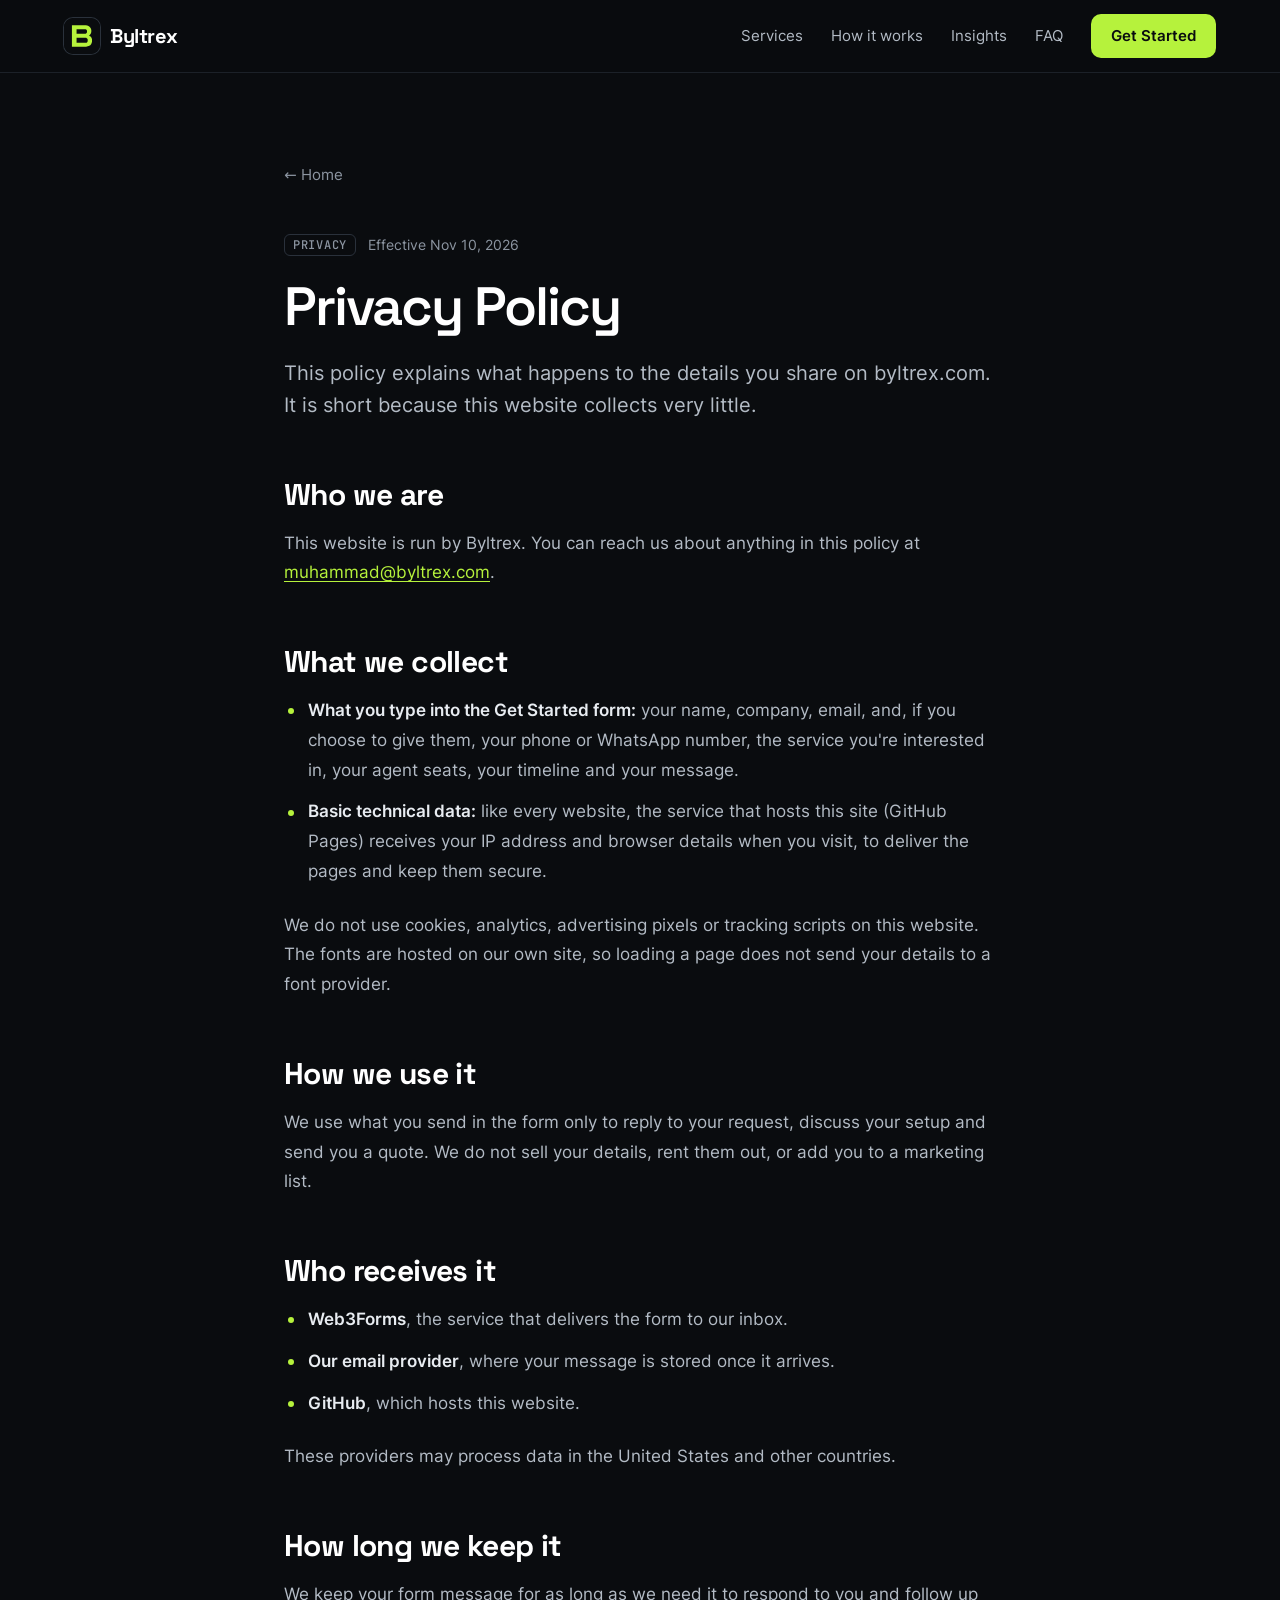
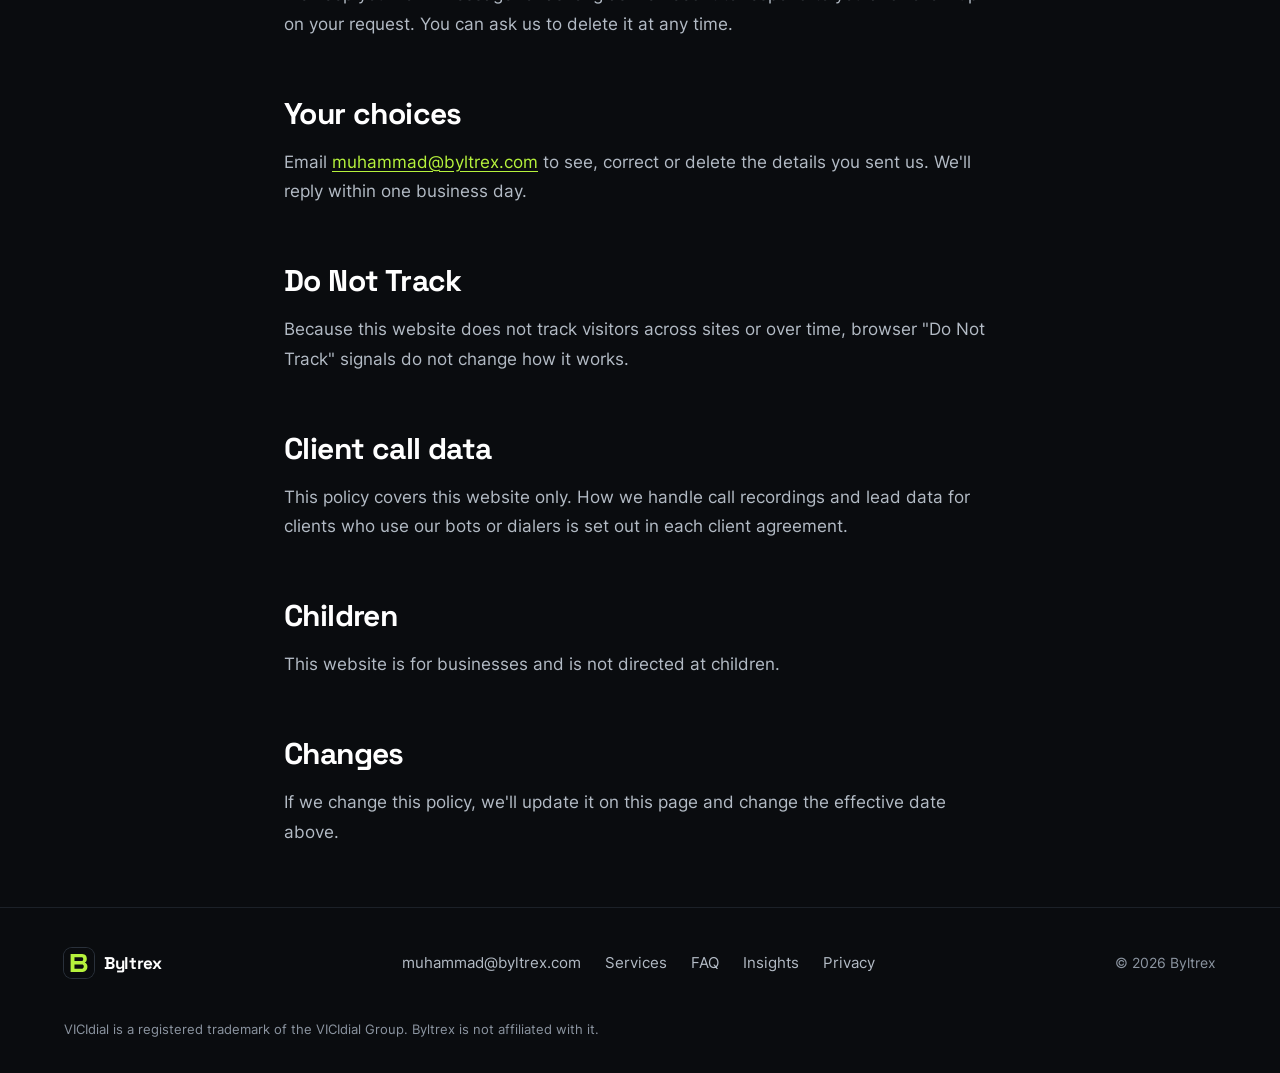
==== privacy/index.html @ 74d2c07f "New Byltrex site: AI fronter homepage, Get Started popup, articles, privacy, AEO - New homepage with" ====
<!DOCTYPE html>
<html lang="en">
<head>
<meta charset="UTF-8">
<meta name="viewport" content="width=device-width, initial-scale=1.0">
<title>Privacy Policy | Byltrex</title>
<meta name="description" content="How Byltrex handles the details you share through byltrex.com.">
<meta name="robots" content="index, follow">
<meta name="theme-color" content="#0A0C0F">
<link rel="canonical" href="https://www.byltrex.com/privacy/">
<link rel="icon" href="/favicon.svg" type="image/svg+xml">
<link rel="icon" href="/favicon-32.png" sizes="32x32" type="image/png">
<link rel="apple-touch-icon" href="/apple-touch-icon.png">
<link rel="preload" href="/fonts/space-grotesk-600.woff2" as="font" type="font/woff2" crossorigin>
<link rel="preload" href="/fonts/inter-400.woff2" as="font" type="font/woff2" crossorigin>
<link rel="stylesheet" href="/assets/site.css?v=1">

<style>
:root{--bg:#0A0C0F;--bg2:#0D1014;--card:#11151A;--line:#1C2128;--line2:#2A313B;--w:#FFFFFF;--t:#E8ECF1;--dim:#B3BBC5;--mute:#8C95A1;--acc:#B6F23C;--acc35:rgba(182,242,60,.35);
--fd:'Space Grotesk',system-ui,sans-serif;--fb:'Inter',system-ui,sans-serif;--fm:'JetBrains Mono',ui-monospace,SFMono-Regular,Menlo,monospace}
*,*::before,*::after{box-sizing:border-box;margin:0;padding:0}
html{scroll-behavior:smooth}
body{background:var(--bg);color:var(--t);font-family:var(--fb);font-size:17px;line-height:1.75;-webkit-font-smoothing:antialiased;overflow-x:hidden}
a{color:inherit;text-decoration:none}
:focus-visible{outline:2px solid var(--acc);outline-offset:3px;border-radius:6px}
h1,h2,h3{font-family:var(--fd);color:var(--w)}
.brand{display:inline-flex;align-items:center;gap:10px;color:var(--w)}
.brand svg{width:36px;height:36px;flex-shrink:0;border-radius:9px;box-shadow:0 0 0 1px var(--line2)}
.brand span{font-family:var(--fd);font-weight:700;font-size:20px;letter-spacing:-.02em}
header{position:sticky;top:0;z-index:50;background:rgba(10,12,15,.85);backdrop-filter:blur(12px);-webkit-backdrop-filter:blur(12px);border-bottom:1px solid var(--line)}
html{scroll-padding-top:88px}
.nav-links{display:flex;align-items:center;gap:28px;font-size:15px}
.nav-links a:not(.btn){color:var(--dim);transition:color .2s}
.nav-links a:not(.btn):hover{color:var(--w)}
@media(max-width:820px){.nav-links a:not(.btn){display:none}header{backdrop-filter:none;-webkit-backdrop-filter:none;background:rgba(10,12,15,.96)}}
article p a{color:var(--acc);text-decoration:underline;text-underline-offset:3px}
.tm{max-width:1200px;margin:0 auto;padding:0 24px 32px;font-size:13px;color:var(--mute)}
.nav{display:flex;align-items:center;justify-content:space-between;gap:24px;padding:14px 24px;max-width:1200px;margin:0 auto}
.btn{display:inline-flex;align-items:center;justify-content:center;min-height:44px;padding:0 20px;border-radius:10px;font-weight:600;font-size:15px;background:var(--acc);color:#0A0C0F;transition:transform .2s,box-shadow .2s}
.btn:hover{transform:translateY(-2px);box-shadow:0 12px 32px rgba(182,242,60,.22)}
.btn-lg{min-height:56px;padding:0 32px;font-size:17px;border-radius:12px}
.chip{display:inline-flex;align-items:center;font-family:var(--fm);font-weight:500;font-size:12px;line-height:1;letter-spacing:.06em;padding:4px 8px;border-radius:6px;border:1px solid var(--line2);color:var(--mute);white-space:nowrap;vertical-align:2px}
.chip.go{background:var(--acc);border-color:var(--acc);color:#0A0C0F}

article{max-width:760px;margin:0 auto;padding:80px 24px 40px}
.back{display:inline-flex;align-items:center;gap:8px;font-size:15px;color:var(--mute);margin-bottom:36px;min-height:44px}
.back:hover{color:var(--w)}
.meta{display:flex;gap:12px;align-items:center;flex-wrap:wrap;font-size:14px;color:var(--mute);margin-bottom:20px}
article h1{font-weight:600;font-size:clamp(36px,5vw,54px);line-height:1.06;letter-spacing:-.035em;margin-bottom:22px;text-wrap:balance}
.intro{font-size:20px;line-height:1.6;color:var(--dim);margin-bottom:48px}
article h2{font-weight:700;font-size:clamp(24px,3vw,30px);line-height:1.2;letter-spacing:-.02em;margin:56px 0 16px;text-wrap:balance}
article p{color:var(--dim);margin-bottom:20px}
article p strong{color:var(--t);font-weight:600}
article ul{margin:0 0 24px 0;padding-left:0;list-style:none}
article li{position:relative;padding-left:24px;color:var(--dim);margin-bottom:12px}
article li::before{content:"";position:absolute;left:4px;top:.72em;width:6px;height:6px;border-radius:50%;background:var(--acc)}
article li strong{color:var(--t);font-weight:600}
figure{margin:36px 0;padding:24px;background:var(--card);border:1px solid var(--line2);border-radius:16px}
figure svg{width:100%;height:auto;display:block}
figcaption{margin-top:14px;font-size:14px;color:var(--mute)}
.callout{margin:36px 0;padding:22px 24px;border:1px solid var(--line2);border-left:none;border-radius:14px;background:var(--card);font-size:16px;color:var(--dim)}
.callout b{color:var(--w)}
.end{max-width:760px;margin:24px auto 0;padding:0 24px 112px}
.end-box{border:1px solid var(--line2);border-radius:20px;background:var(--card);padding:40px;display:flex;flex-direction:column;align-items:flex-start;gap:16px}
.end-box h2{font-weight:700;font-size:clamp(26px,3.4vw,36px);line-height:1.1;letter-spacing:-.03em;text-wrap:balance}
.end-box p{color:var(--dim)}
.note{font-size:14px;color:var(--mute)}
footer{border-top:1px solid var(--line)}
.foot{display:flex;justify-content:space-between;align-items:center;gap:24px;flex-wrap:wrap;padding:40px 24px;max-width:1200px;margin:0 auto}
.foot .brand svg{width:30px;height:30px;border-radius:8px}
.foot .brand span{font-size:17px}
.foot-links{display:flex;gap:24px;flex-wrap:wrap;font-size:15px}
.foot-links a{color:var(--dim)}
.foot-links a:hover{color:var(--w)}
.copy{font-size:14px;color:var(--mute)}
@media(max-width:480px){.brand svg{width:32px;height:32px}.brand span{font-size:18px}article{padding-top:48px}.end-box{padding:28px}}

</style>
</head>
<body>

<svg width="0" height="0" style="position:absolute" aria-hidden="true"><defs><symbol id="bmark" viewBox="0 0 100 100"><rect width="100" height="100" rx="25" fill="#0A0C0F"/><path transform="translate(22.00 20.00) scale(0.09105)" fill="#B6F23C" fill-rule="evenodd" d="M0.0 329.5L0.0 0.0L204.2 0.0C326.7 0.0 414.1 0.4 422.5 1.0C455.6 3.3 481.7 9.8 505.1 21.6C554.3 46.2 583.6 88.5 591.1 146.0C592.9 160.0 592.6 195.0 590.6 208.5C583.1 257.5 563.5 287.6 523.4 311.6C522.4 312.3 521.7 313.0 522.0 313.2C522.3 313.5 526.8 315.8 532.0 318.5C546.1 325.6 559.4 334.7 569.8 344.5C593.3 366.6 606.5 392.8 612.7 429.9C615.2 444.9 615.2 486.6 612.7 503.0C603.5 561.5 575.6 604.2 529.2 630.4C502.5 645.5 466.8 655.5 430.3 658.0C421.1 658.6 336.3 659.0 207.8 659.0L0.0 659.0L0.0 329.5ZM429.6 536.2C459.7 529.7 477.0 510.2 480.9 478.5C483.2 459.4 481.6 435.7 477.0 422.6C471.3 406.1 458.8 393.6 441.4 387.0C428.1 382.0 428.5 382.0 280.2 382.0L142.0 382.0L142.0 459.8C142.0 502.6 142.3 537.9 142.6 538.3C142.9 538.6 205.6 538.7 281.8 538.5C414.7 538.1 420.9 538.0 429.6 536.2ZM419.5 257.7C436.2 252.7 447.4 243.6 453.9 229.9C459.9 217.3 461.3 208.6 460.7 186.7C460.3 167.1 459.2 161.0 454.2 151.0C450.4 143.1 440.8 134.0 431.8 129.6C417.6 122.7 423.8 123.0 275.5 123.0L142.0 123.0L142.0 191.5L142.0 260.0L277.8 259.8C404.6 259.5 413.9 259.4 419.5 257.7Z"/></symbol>
    <symbol id="bonly" viewBox="0 0 100 100"><path transform="translate(22.00 20.00) scale(0.09105)" fill="#B6F23C" fill-rule="evenodd" d="M0.0 329.5L0.0 0.0L204.2 0.0C326.7 0.0 414.1 0.4 422.5 1.0C455.6 3.3 481.7 9.8 505.1 21.6C554.3 46.2 583.6 88.5 591.1 146.0C592.9 160.0 592.6 195.0 590.6 208.5C583.1 257.5 563.5 287.6 523.4 311.6C522.4 312.3 521.7 313.0 522.0 313.2C522.3 313.5 526.8 315.8 532.0 318.5C546.1 325.6 559.4 334.7 569.8 344.5C593.3 366.6 606.5 392.8 612.7 429.9C615.2 444.9 615.2 486.6 612.7 503.0C603.5 561.5 575.6 604.2 529.2 630.4C502.5 645.5 466.8 655.5 430.3 658.0C421.1 658.6 336.3 659.0 207.8 659.0L0.0 659.0L0.0 329.5ZM429.6 536.2C459.7 529.7 477.0 510.2 480.9 478.5C483.2 459.4 481.6 435.7 477.0 422.6C471.3 406.1 458.8 393.6 441.4 387.0C428.1 382.0 428.5 382.0 280.2 382.0L142.0 382.0L142.0 459.8C142.0 502.6 142.3 537.9 142.6 538.3C142.9 538.6 205.6 538.7 281.8 538.5C414.7 538.1 420.9 538.0 429.6 536.2ZM419.5 257.7C436.2 252.7 447.4 243.6 453.9 229.9C459.9 217.3 461.3 208.6 460.7 186.7C460.3 167.1 459.2 161.0 454.2 151.0C450.4 143.1 440.8 134.0 431.8 129.6C417.6 122.7 423.8 123.0 275.5 123.0L142.0 123.0L142.0 191.5L142.0 260.0L277.8 259.8C404.6 259.5 413.9 259.4 419.5 257.7Z"/></symbol>
  </defs></svg>

<header>
  <div class="nav">
    <a href="/" class="brand" aria-label="Byltrex home"><svg aria-hidden="true"><use href="#bmark"/></svg><span>Byltrex</span></a>
    <nav class="nav-links" aria-label="Main">
      <a href="/#services">Services</a>
      <a href="/#how">How it works</a>
      <a href="/#insights">Insights</a>
      <a href="/#faq">FAQ</a>
      <a href="/#get-started" class="btn">Get Started</a>
    </nav>
  </div>
</header>

<main>
<article>
  <a href="/" class="back">← Home</a>
  <div class="meta"><span class="chip">PRIVACY</span><span>Effective <time datetime="2026-11-10">Nov 10, 2026</time></span></div>
  <h1>Privacy Policy</h1>
  <p class="intro">This policy explains what happens to the details you share on byltrex.com. It is short because this website collects very little.</p>

  <h2>Who we are</h2>
  <p>This website is run by Byltrex. You can reach us about anything in this policy at <a href="mailto:muhammad@byltrex.com">muhammad@byltrex.com</a>.</p>

  <h2>What we collect</h2>
  <ul>
    <li><strong>What you type into the Get Started form:</strong> your name, company, email, and, if you choose to give them, your phone or WhatsApp number, the service you're interested in, your agent seats, your timeline and your message.</li>
    <li><strong>Basic technical data:</strong> like every website, the service that hosts this site (GitHub Pages) receives your IP address and browser details when you visit, to deliver the pages and keep them secure.</li>
  </ul>
  <p>We do not use cookies, analytics, advertising pixels or tracking scripts on this website. The fonts are hosted on our own site, so loading a page does not send your details to a font provider.</p>

  <h2>How we use it</h2>
  <p>We use what you send in the form only to reply to your request, discuss your setup and send you a quote. We do not sell your details, rent them out, or add you to a marketing list.</p>

  <h2>Who receives it</h2>
  <ul>
    <li><strong>Web3Forms</strong>, the service that delivers the form to our inbox.</li>
    <li><strong>Our email provider</strong>, where your message is stored once it arrives.</li>
    <li><strong>GitHub</strong>, which hosts this website.</li>
  </ul>
  <p>These providers may process data in the United States and other countries.</p>

  <h2>How long we keep it</h2>
  <p>We keep your form message for as long as we need it to respond to you and follow up on your request. You can ask us to delete it at any time.</p>

  <h2>Your choices</h2>
  <p>Email <a href="mailto:muhammad@byltrex.com">muhammad@byltrex.com</a> to see, correct or delete the details you sent us. We'll reply within one business day.</p>

  <h2>Do Not Track</h2>
  <p>Because this website does not track visitors across sites or over time, browser "Do Not Track" signals do not change how it works.</p>

  <h2>Client call data</h2>
  <p>This policy covers this website only. How we handle call recordings and lead data for clients who use our bots or dialers is set out in each client agreement.</p>

  <h2>Children</h2>
  <p>This website is for businesses and is not directed at children.</p>

  <h2>Changes</h2>
  <p>If we change this policy, we'll update it on this page and change the effective date above.</p>
</article>
</main>

<footer>
  <div class="foot">
    <a href="/" class="brand" aria-label="Byltrex home"><svg aria-hidden="true"><use href="#bmark"/></svg><span>Byltrex</span></a>
    <nav class="foot-links" aria-label="Footer">
      <a href="mailto:muhammad@byltrex.com">muhammad@byltrex.com</a>
      <a href="/#services">Services</a>
      <a href="/#faq">FAQ</a>
      <a href="/#insights">Insights</a>
      <a href="/privacy/">Privacy</a>
    </nav>
    <span class="copy">© <span id="yr">2026</span> Byltrex</span>
  </div>
  <p class="tm">VICIdial is a registered trademark of the VICIdial Group. Byltrex is not affiliated with it.</p>
</footer>
<script>document.getElementById('yr').textContent=new Date().getFullYear();</script>
</body>
</html>
---- assets/site.css ----
/* Byltrex shared styles: self-hosted fonts (SIL Open Font License, licenses in /fonts/).
   Bump ?v= in the <link> tags when this file changes (GitHub Pages caches it). */
@font-face{font-family:'Space Grotesk';font-style:normal;font-weight:600;font-display:swap;src:url(/fonts/space-grotesk-600.woff2) format('woff2')}
@font-face{font-family:'Space Grotesk';font-style:normal;font-weight:700;font-display:swap;src:url(/fonts/space-grotesk-700.woff2) format('woff2')}
@font-face{font-family:'Inter';font-style:normal;font-weight:400;font-display:swap;src:url(/fonts/inter-400.woff2) format('woff2')}
@font-face{font-family:'Inter';font-style:normal;font-weight:500;font-display:swap;src:url(/fonts/inter-500.woff2) format('woff2')}
@font-face{font-family:'Inter';font-style:normal;font-weight:600;font-display:swap;src:url(/fonts/inter-600.woff2) format('woff2')}
@font-face{font-family:'JetBrains Mono';font-style:normal;font-weight:500;font-display:swap;src:url(/fonts/jetbrains-mono-500.woff2) format('woff2')}
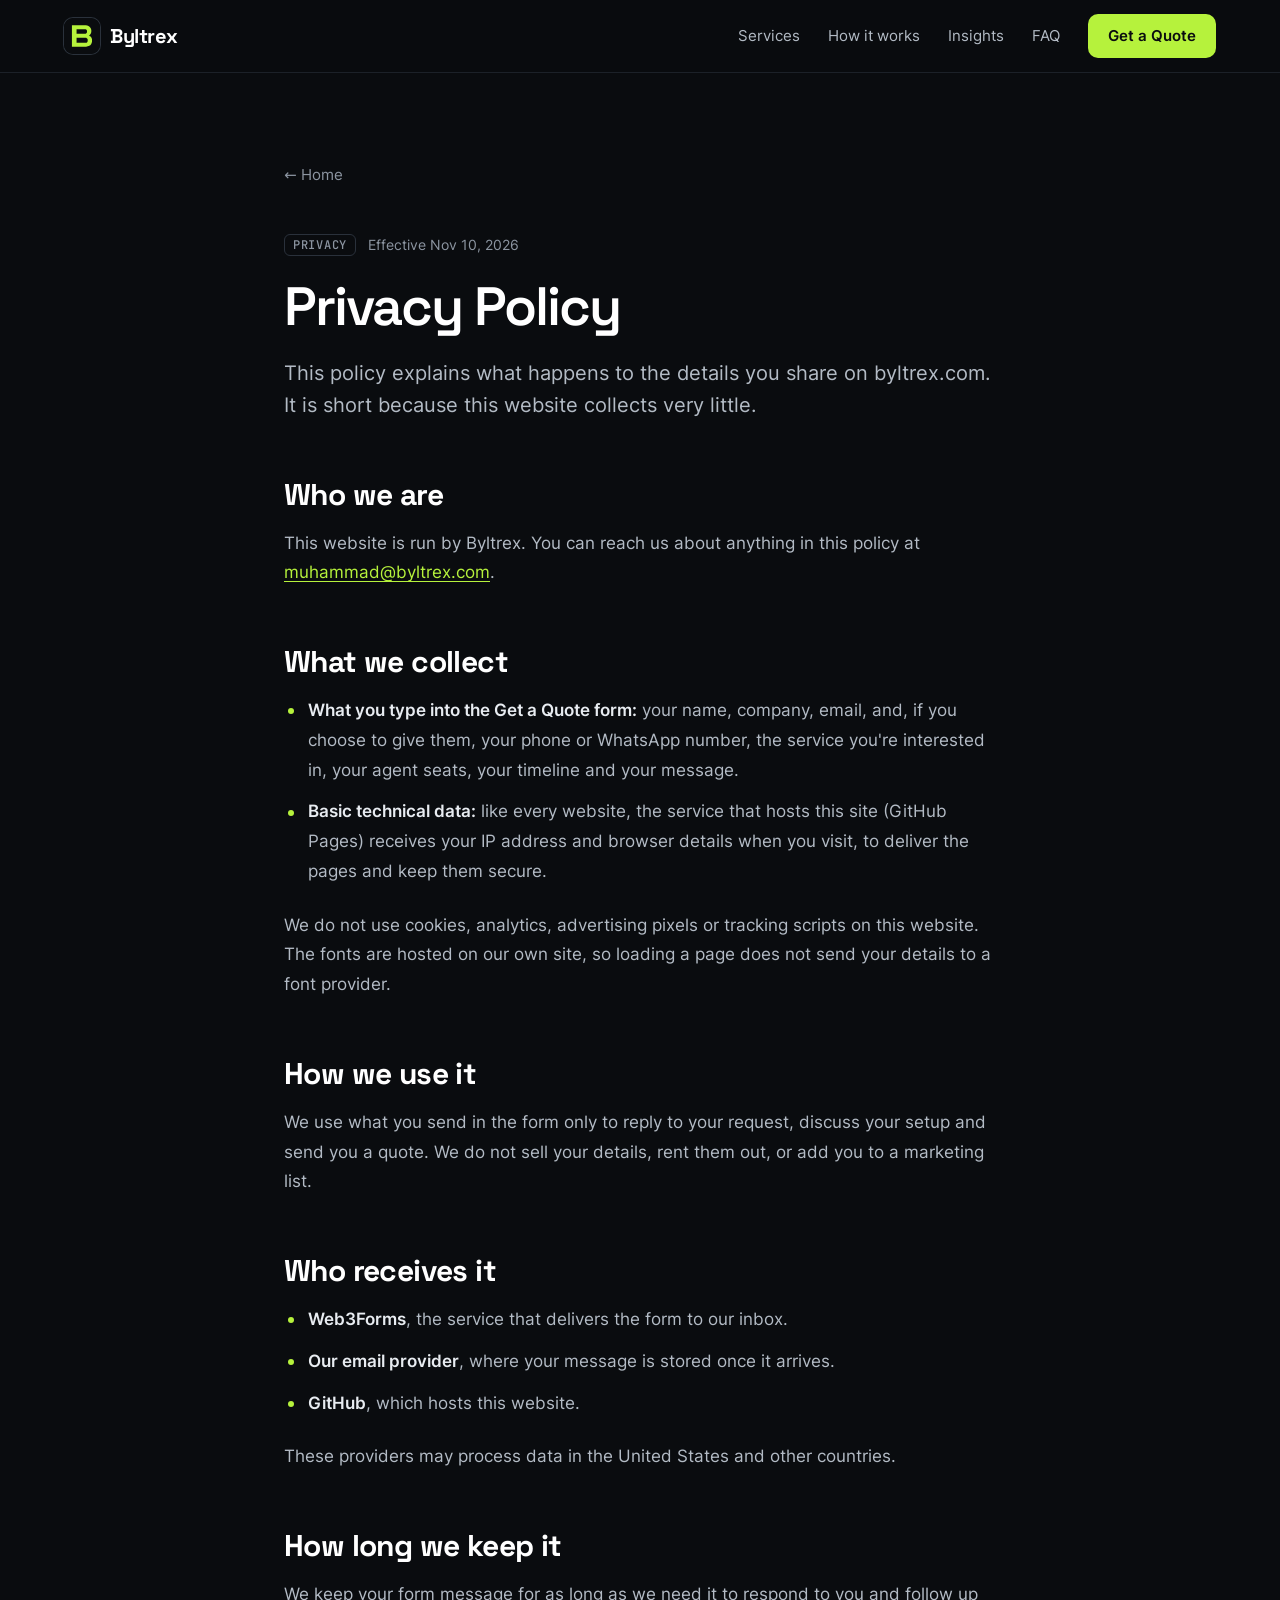
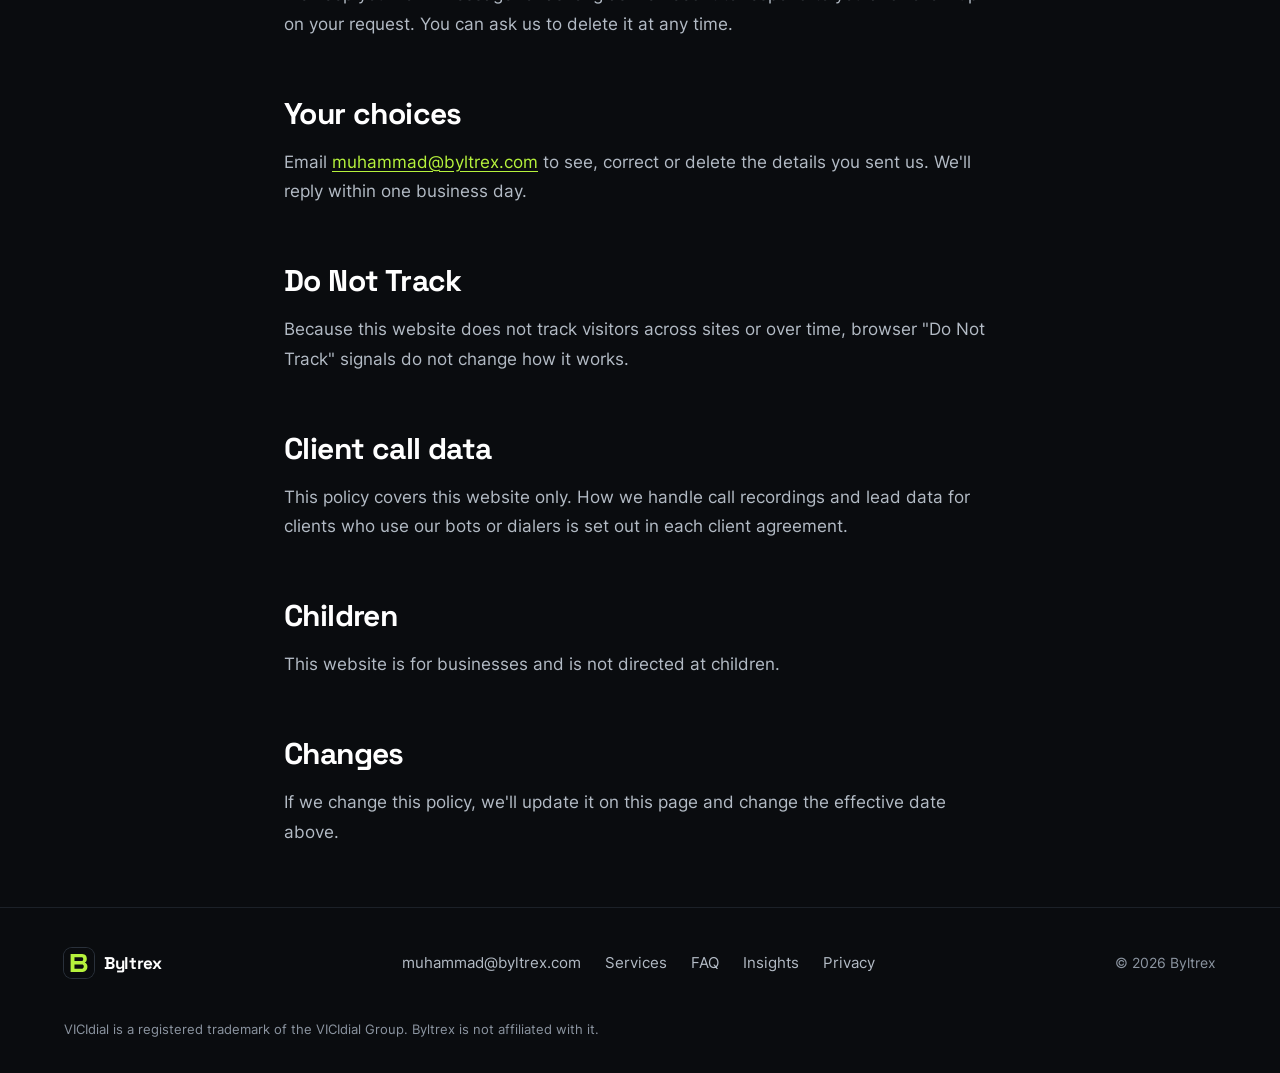
==== commit f3d3aafe: "Change Get Started button text to Get a Quote Co-Authored-By: Claude Opus 5.5 <noreply@anthropic.com" ====
--- a/privacy/index.html
+++ b/privacy/index.html
@@ -91,7 +91,7 @@
       <a href="/#how">How it works</a>
       <a href="/#insights">Insights</a>
       <a href="/#faq">FAQ</a>
-      <a href="/#get-started" class="btn">Get Started</a>
+      <a href="/#get-started" class="btn">Get a Quote</a>
     </nav>
   </div>
 </header>
@@ -108,7 +108,7 @@
 
   <h2>What we collect</h2>
   <ul>
-    <li><strong>What you type into the Get Started form:</strong> your name, company, email, and, if you choose to give them, your phone or WhatsApp number, the service you're interested in, your agent seats, your timeline and your message.</li>
+    <li><strong>What you type into the Get a Quote form:</strong> your name, company, email, and, if you choose to give them, your phone or WhatsApp number, the service you're interested in, your agent seats, your timeline and your message.</li>
     <li><strong>Basic technical data:</strong> like every website, the service that hosts this site (GitHub Pages) receives your IP address and browser details when you visit, to deliver the pages and keep them secure.</li>
   </ul>
   <p>We do not use cookies, analytics, advertising pixels or tracking scripts on this website. The fonts are hosted on our own site, so loading a page does not send your details to a font provider.</p>
